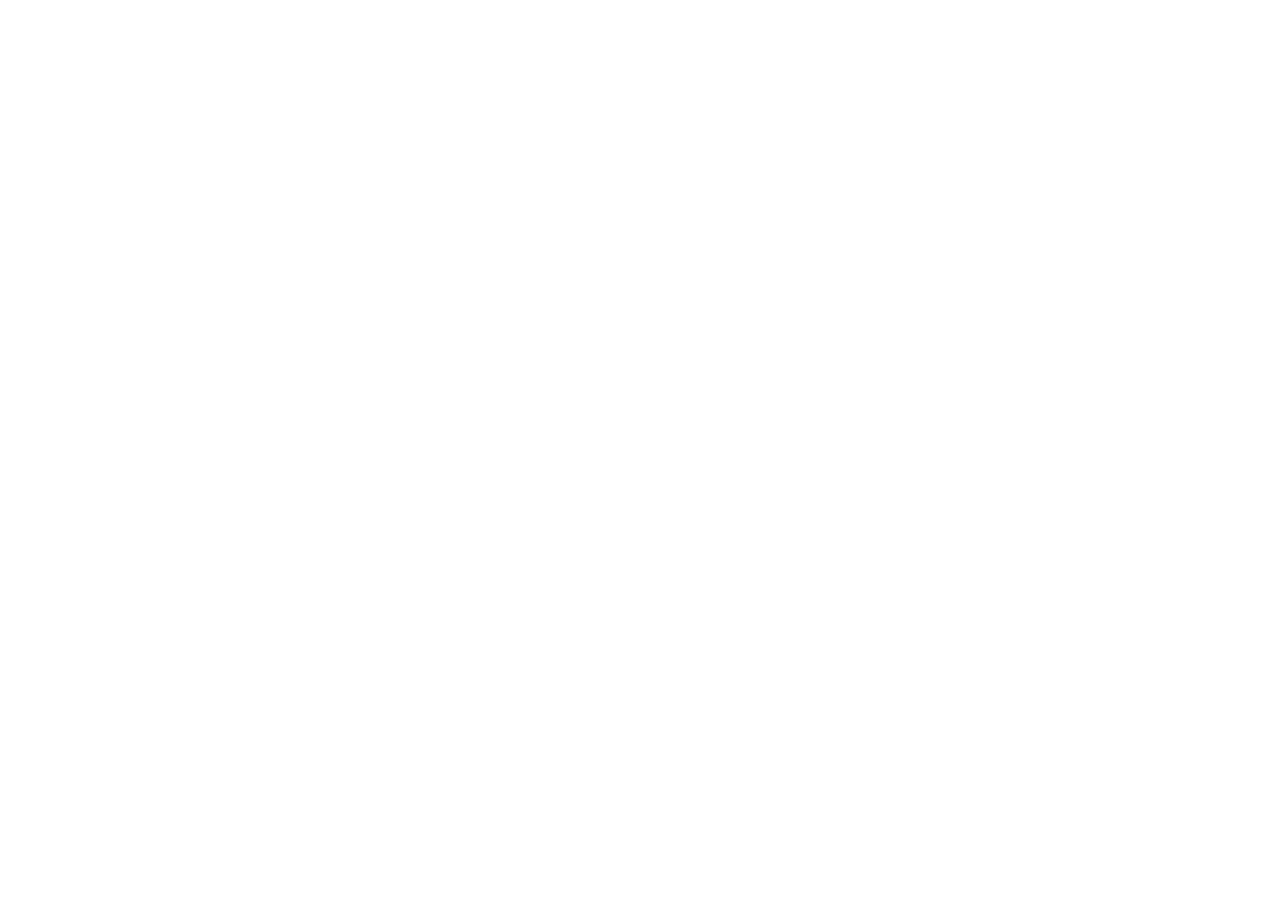
==== index.html @ bd43f015 "login, main, order page" ====
<!DOCTYPE html>
<html lang="en">
<head>
    <meta charset="UTF-8">
    <meta http-equiv="X-UA-Compatible" content="IE=edge">
    <meta name="viewport" content="width=device-width, initial-scale=1.0">
    <title>Car wash</title>
    <link rel="stylesheet" href="css/style.css">
</head>
<body>
    
    

</body>
</html>
---- css/style.css ----
@import url(all.min.css);
@import url(fonts.css);

*{
    margin: 0;
    padding: 0;
    box-sizing: border-box;
    font-family: "Poppins";
    list-style: none;
    text-decoration: none;
    outline: none;
}
body{
    max-height: 100vh;
}
img{
    object-fit: cover;
}
button{
    border: none;
    outline: none;
    background: transparent;
    cursor: pointer;
}

::-webkit-scrollbar{
    width: 10px;
    border: 1px solid #FFFFFF80;
    background: #fff;
    border-radius: 10px;    
}
::-webkit-scrollbar-thumb{
    background: #94B8FF;
    border-radius: 10px;
}

.wrapper{
    background: #E5E5E5;
    height: 100vh;
    display: flex;
    position: relative;
}
main{
    width: 100%;
    height: 100vh;
    overflow-y: auto;
    padding-bottom: 15px;
}
.container{
    max-width: 1140px;
    margin: 0 auto;
    padding: 0 15px;
}
.menu_btn{
    display: none;
}
/************************************************ Aside styling ******************************************/
.aside{
    width: 150px;
    height: 100%;
    display: flex;
    flex-direction: column;
    justify-content: space-between;
    align-items: center;
    background: #fff;
    border-top-right-radius: 20px;
    border-bottom-right-radius: 20px;
    overflow-y: auto;
    padding: 70px 0;
}
.aside_list, .aside_footer{
    display: flex;
    flex-direction: column;
    align-items: center;
}
.aside_link{
    position: relative;
    width: 70px;
    height: 70px;
    border-radius: 50%;
    border: 1px solid #C5C7D3;
    font-size: 32px;
    text-align: center;
    margin-bottom: 50px;
    color: #C5C7D3;
    transition: all .3s;
}
.aside_link i{
    line-height: 70px;
}
.aside_link:hover, .aside_link.active, .aside_link:focus{
    background: #94B8FF;
    color: #fff;
    border-color: #94B8FF;
}
.aside_footer .aside_link{
    margin: 0;
}
.aside_link .tooltiptext{
    visibility: hidden;
    width: max-content;
    background: #fff;
    color: #000;
    text-align: center;
    padding: 7px 16px;
    border-radius: 2px;
    position: absolute;
    top: 50%;
    transform: translateY(-50%);
    left: 110%;
    z-index: 99;
    font-size: 14px;
    line-height: 21px;
}
.aside_link:hover .tooltiptext {
    visibility: visible;
    box-shadow: 0px 0px 10px rgba(0, 0, 0, 0.1);
}
.tooltiptext::after {
    content: "";
    position: absolute;
    top: 50%;
    right: 100%;
    margin-top: -5px;
    border-width: 5px;
    border-style: solid;
    border-color: transparent #fff transparent transparent;
}
/************************************************ Nav styling ******************************************/

nav .container{
    margin: 50px auto;
    display: flex;
    justify-content: space-between;
    align-items: center;
}
.title{
    font-size: 36px;
    line-height: 54px;
    font-weight: 600;
    color: #333333;
}
.nav_details{
    display: flex;
    align-items: center;
    padding: 25px;
    background: #fff;
    box-shadow: 0px 4px 6px rgba(0, 0, 0, 0.06);
    border-radius: 10px;
}
.nav_content{
    padding-right: 40px;
    display: flex;
    align-items: center;
}
.nav_weather{
    padding-right: 0;
}
.nav_details i{
    color: #94B8FF;
    font-size: 30px;
    padding-right: 10px;
}
.nav_details_text, .weather_card_date{
    font-size: 24px;
    line-height: 36px;
    font-weight: 500;
    color: #333;
}
/********************************************** Main page styling ******************************************/
.main_cards{
    display: grid;
    grid-template-columns: 1fr 1fr 1fr 1fr 1fr 1fr 1fr 1fr 1fr 1fr;
    grid-gap: 100px;
}
.main_card{
    grid-column: span 3;
    height: 350px;
    border-radius: 20px;
    display: flex;
    flex-direction: column;
    justify-content: center;
    align-items: center;
    color: #fff;
    transition: all .3s;
}
.main_card:nth-child(1), .main_card:nth-child(4){
    background: #94B8FF;
}
.main_card:nth-child(2), .main_card:nth-child(5){
    background: #FFB803;
}
.main_card_weather{
    grid-column: span 4;
    grid-row: span 2;
    height: auto !important;
    background: linear-gradient(192.05deg, #47BFDF 0%, #4A91FF 100%);
    display: block;
    border-radius: 15px;
    padding: 50px;
    position: relative;
    overflow: hidden;
}
.main_card_weather::before{
    content: "";
    position: absolute;
    top: 120px;
    left: 0;
    width: 112px;
    height: 235px;
    background: url(../img/weather_vector2.png) no-repeat center / cover;
}
.main_card_weather::after{
    content: "";
    position: absolute;
    top: 0;
    left: 150px;
    width: 425px;
    height: 366px;
    background: url(../img/weather_vector1.png) no-repeat center / cover;
}
.main_card img{
    height: 130px;
    margin-bottom: 25px;
}
.main_card_text, .weather_card_title{
    font-size: 36px;
    line-height: 54px;
    font-weight: 500;
}
.main_card_value{
    font-size: 42px;
    font-weight: 600;
}
.main_card:hover:not(.main_card_weather){
    transform: scale(0.9);
}
.main_card_header{
    display: flex;
    justify-content: space-between;
    align-items: center;
    width: 100%;
    padding-bottom: 60px;
}
.main_card_content{
    width: 100%;
    display: flex;
    justify-content: space-between;
    overflow-x: auto;
}
.main_card_content::-webkit-scrollbar{
    height: 6px;
    border: 1px solid #FFFFFF80;
    background: transparent;
    border-radius: 10px;
}
.main_card_content::-webkit-scrollbar-thumb{
    background: #fff;
}
.weather_card_days img{
    width: 43px;
    height: 43px;
    margin: 24px 0;
}
.weather_card_days{
    padding: 12px 15px;
    margin-bottom: 30px;
}
.weather_card_days.active{
    background: rgba(255, 255, 255, 0.2);
    /* backdrop-filter: blur(2px); */
    border-radius: 20px;
    border: 1px solid;
}
.weather_card_weeks{
    height: 300px;
    overflow-y: auto;
}
.weather_card_weeks::-webkit-scrollbar{
    width: 6px;
    border: 1px solid #FFFFFF80;
    background: transparent;
    border-radius: 10px;
}
.weather_card_weeks::-webkit-scrollbar-thumb{
    background: #fff;
    border-radius: 10px;
}
.weather_card_week{
    width: 100%;
    display: flex;
    justify-content: space-between;
    align-items: center;
    margin-top: 25px;
    padding-right: 80px;
}
.weather_week_day, .weather_week_indi{
    font-size: 18px;
    line-height: 27px;
    font-weight: 600;
}
.weather_week_indi{
    font-weight: 500;
}
.weather_card_week img{
    width: 43px;
    height: 43px;
    margin: 0;
}
.card_footer_title{
    margin: 10px 0;
}
/********************************************* Order page styling *****************************************/
.order_form{
    display: grid;
    grid-template-columns: 1fr 1fr 1fr 1fr 1fr 1fr;
    grid-gap: 70px;
    background: #fff;
    border-radius: 20px;
    padding: 50px 40px;
}
.order_car, .order_services, .order_info{
    grid-column: span 2;
}
.order_title{
    font-size: 36px;
    line-height: 24px;
    font-weight: 600;
    padding-bottom: 40px;
    text-align: center;
}
.order_input, .select{
    width: 100%;
    max-width: 450px;
    height: 70px;
    border-radius: 10px;
    border: 2px solid #94B8FF;
    padding: 20px 30px;
    font-size: 24px;
    font-weight: 500;
    background: #fff;
    transition: all .3s;
    margin-bottom: 30px;
    color: #222;
}
.order_textarea{
    height: 100px !important;
    min-height: 70px;
    max-height: 150px;
    resize: vertical;
}
.order_input::placeholder{
    font-size: 24px;
    line-height: 24px;
    font-weight: 500;
    color: #C5C7D3;
    letter-spacing: -0.011em;
}
.order_input:focus{
    max-width: 450px;
    box-shadow: rgba(0, 0, 0, 0.3) 0px 3px 8px;
    outline: none;
}

.select{
    position: relative;
    text-transform: capitalize;
    text-align: left;
    cursor: pointer;
    color: #333;
    line-height: 10px;
}
.select::before{
    content: "";
    position: absolute;
    right: 30px;
    top: 50%;
    transform: translateY(-50%) rotate(45deg);
    width: 12px;
    height: 12px;
    border-right: 3px solid #333;
    border-bottom: 3px solid #333;
}
.select:hover{
    background: #94B8FF;
}
.select.active{
    background: #94B8FF;
    border-bottom-left-radius: 0;
    border-bottom-right-radius: 0;
}
.fieldset{
    width: 100%;
    border: none;
    position: relative;
}
.options{
    position: absolute;
    top: 70px;
    left: 0;
    width: 100%;
    max-width: 450px;
    height: fit-content;
    background: #fff;
    border-bottom-left-radius: 10px;
    border-bottom-right-radius: 10px;
    overflow: hidden;
    display: none;
    z-index: 99;
}
.options.active{
    display: block;
}
.options .item{
    text-transform: capitalize;
    font-size: 24px;
    font-weight: 500;
    color: #333;
    width: 100%;
    height: 50px;
    padding: 0 30px;
    line-height: 50px;
    cursor: pointer;
    transition: all .3s;
}
.options .item.active{
    background: #94B8FF;
}
.fieldset_switch{
    border: 2px solid #94B8FF;
    max-width: 450px;
    border-radius: 10px;
    padding: 20px 0px 30px 30px;
    display: flex;
    flex-direction: column;
}
.order_switch {
    position: relative;
    display: inline-block;
    width: 60px;
    height: 30px;
    margin-bottom: 20px;
}
.order_switch label{
    position: absolute;
    top: 50%;
    left: 100%;
    transform: translateY(-50%);
    padding-left: 20px;
    width: max-content;
    font-size: 24px;
    line-height: 24px;
    font-weight: 500;
    color: #333;
}
.order_switch input { 
    opacity: 0;
    width: 0;
    height: 0;
}
.switch_slider {
    position: absolute;
    cursor: pointer;
    top: 0;
    left: 0;
    right: 0;
    bottom: 0;
    background-color: #C5C7D3;
    -webkit-transition: .3s;
    transition: .3s;
    border-radius: 30px;
}
.switch_slider:before {
    position: absolute;
    content: "";
    height: 22px;
    width: 22px;
    left: 4px;
    bottom: 4px;
    background-color: #fff;
    -webkit-transition: .3s;
    transition: .3s;
    border-radius: 50%
}
.order_switch input:checked + .switch_slider {
    background-color: #94B8FF;
}
.order_switch input:focus + .switch_slider {
    box-shadow: 0px 3px 3px rgba(0, 0, 0, 0.25);
} 
.order_switch input:checked + .switch_slider:before {
    -webkit-transform: translateX(28px);
    -ms-transform: translateX(28px);
    transform: translateX(28px);
}
.order_info{
    min-width: 360px;
}
.order_details{
    padding: 20px 30px;
    border: 2px solid #94B8FF;
    border-radius: 10px;
    color: #333;
}
.car_brand{
    display: flex;
    justify-content: center;
    align-items: center;
    padding: 10px 0 0;
}
.car_model, .car_numb_desk, .wash_type_blog, .service_type_text, .descr_blog, .wash_cost{
    font-size: 24px;
    line-height: 24px;
    font-weight: 500;
    padding-left: 10px;
    color: #333;
    box-sizing: border-box;
}
.car_number_blog{
    display: flex;
    justify-content: space-between;
    align-items: center;
    flex-wrap: wrap;
}
.car_numb_desk{
    border: 2px solid #333;
    padding: 5px 0;
    border-radius: 5px;
    padding-left: 0;
    font-weight: 600;
    margin-top: 15px;
    margin-right: 5px;
}
.territory_code{
    padding: 0 5px;
    border-right: 2px solid #333;
}
.car_number{
    padding: 0 15px;
}
.car_phone_number{
    border: 2px solid #94B8FF;
    box-sizing: border-box;
    border-radius: 5px;
    font-size: 18px;
    line-height: 24px;
    font-weight: 500;
    padding: 5px 10px;
    margin-top: 15px;
}
.wash_type_blog{
    display: flex;
    align-items: center;
    padding: 15px 0 0px;
}
.wash_type, .descr{
    font-weight: 300;
    padding-left: 10px;
    font-size: 22px;
}
.service_type_blog{
    display: flex;
    align-items: center;
    flex-wrap: wrap;
    padding-top: 5px;
}
.service_type_text{
    padding-left: 0;
}
.service_type{
    margin: 5px;
    padding: 0px 10px;
    font-size: 14px;
    line-height: 21px;
    border-radius: 50px;
    cursor: pointer;
}
.service_type:nth-child(4n+2){
    background: #BED4FF;
}
.service_type:nth-child(4n+1){
    background: #F4C7FF;
}
.service_type:nth-child(4n+3){
    background: #FFE0CF;
}
.service_type:nth-child(4n+4){
    background: #FEC9DC;
}
.descr_blog{
    padding: 0 0 40px;
    display: flex;
    align-items: center;
    padding-top: 5px;
}
.wash_cost{
    padding-left: 0;
    text-align: center;
    padding-bottom: 5px;
}
.btn{
    max-width: 320px;
    width: 100%;
    height: 60px;
    background: #94B8FF;
    color: #fff;
    font-size: 24px;
    font-weight: 500;
    line-height: 36px;
    border-radius: 10px;
    border: none;
    cursor: pointer;
}
.order_btn_blog{
    display: flex;
    justify-content: center;
}
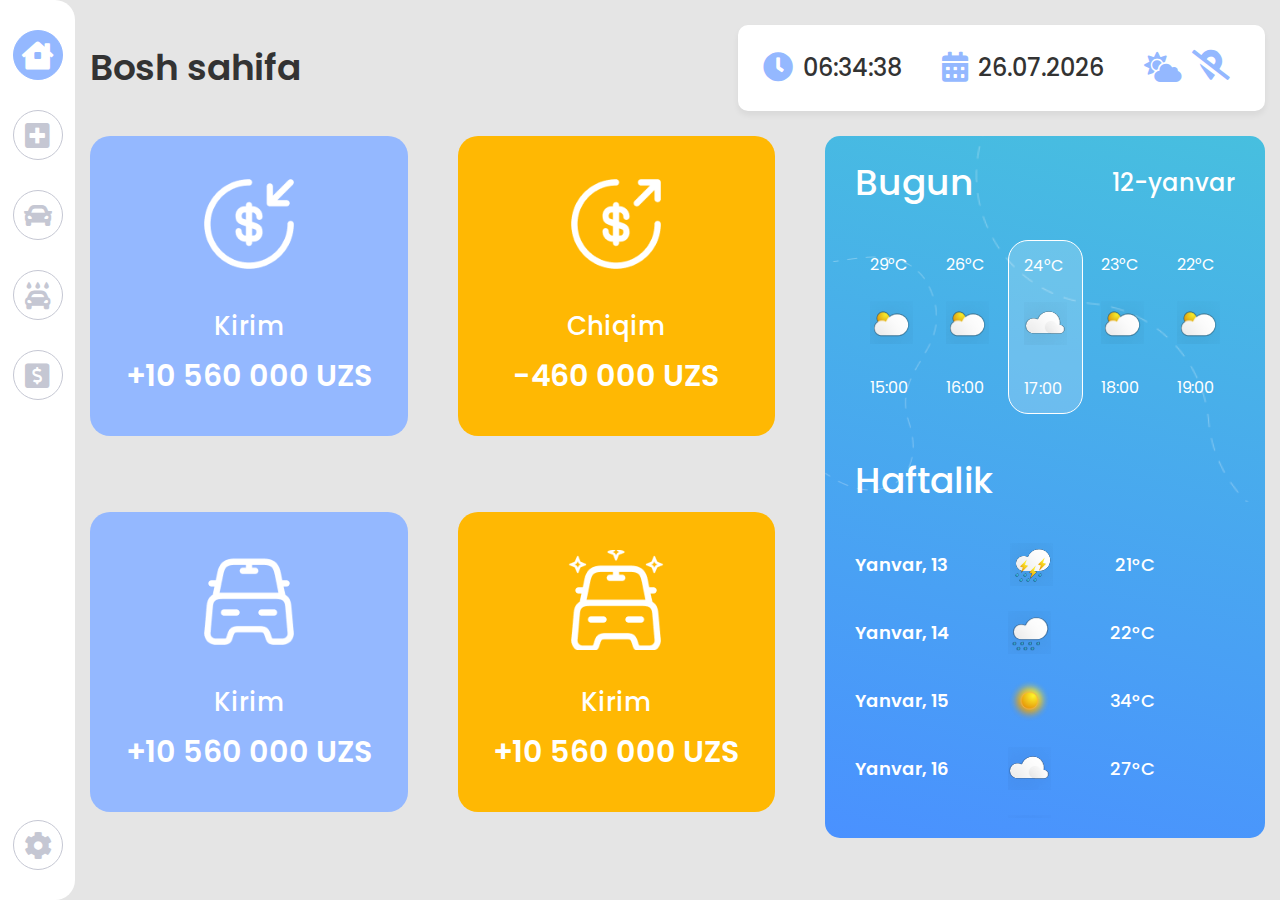
==== commit 271b39b2: "added calculation and statistics & changed aside" ====
--- a/index.html
+++ b/index.html
@@ -4,12 +4,144 @@
     <meta charset="UTF-8">
     <meta http-equiv="X-UA-Compatible" content="IE=edge">
     <meta name="viewport" content="width=device-width, initial-scale=1.0">
-    <title>Car wash</title>
-    <link rel="stylesheet" href="css/style.css">
+    <title>Car wash | Bosh sahifa</title>
+    <link rel="stylesheet" href="../css/style.css">
+    <link rel="stylesheet" href="../css/media.css">
 </head>
 <body>
     
-    
+    <div class="wrapper">
+        <aside class="aside">
+            <div class="aside_list">
+                <button class="aside_link menu_btn"><i class="fas fa-bars"></i></button>
+                <a href="main.html" class="aside_link active"><i class="fas fa-house"></i><span class="tooltiptext">Bosh sahifa</span></a>
+                <a href="order.html" class="aside_link"><i class="fas fa-plus-square"></i><span class="tooltiptext">Buyurtma olish</span></a>
+                <a href="line.html" class="aside_link"><i class="fas fa-car"></i><span class="tooltiptext">Navbat</span></a>
+                <a href="beingwashed.html" class="aside_link"><i class="fas fa-car-wash"></i><span class="tooltiptext">Yuvilmoqda</span></a>
+                <a href="calculation.html" class="aside_link"><i class="fas fa-usd-square"></i><span class="tooltiptext">Xisob-kitob</span></a>
+            </div>
+            <div class="aside_footer">
+                <a href="settings.html" class="aside_link"><i class="fas fa-cog"></i><span class="tooltiptext">Sozlamalar</span></a>
+            </div>
+        </aside>
+        <main class="main">
+            <nav class="nav">
+                <div class="container">
+                    <h1 class="title">Bosh sahifa</h1>
+                    <div class="nav_details">
+                        <div class="nav_content nav_clock">
+                            <span class="clock_icon"><i class="fas fa-clock"></i></span>
+                            <span class="nav_details_text clock_text">10:21:24</span>
+                        </div>
+                        <div class="nav_content nav_date">
+                            <span class="date_icon"><i class="fas fa-calendar-alt"></i></span>
+                            <span class="nav_details_text date_text">12.01.2022</span>
+                        </div>
+                        <div class="nav_content nav_weather">
+                            <span class="weather_icon"><i class="fas fa-cloud-sun"></i></span>
+                            <span class="nav_details_text weather_text">12°</span>
+                        </div>
+                    </div>
+                </div>
+            </nav>
+            <div class="content">
+                <div class="container">
+                    <div class="main_cards">
+                        <div class="main_card">
+                            <img src="../img/money-recive.png" class="main_card_img" alt="">
+                            <p class="main_card_text">Kirim</p>
+                            <h5 class="main_card_value">+10 560 000 UZS</h5>
+                        </div>
+                        <div class="main_card">
+                            <img src="../img/money-send.png" class="main_card_img" alt="">
+                            <p class="main_card_text">Chiqim</p>
+                            <h5 class="main_card_value">-460 000 UZS</h5>
+                        </div>
+                        <div class="main_card main_card_weather">
+                            <div class="main_card_header">
+                                <h3 class="weather_card_title">Bugun</h3>
+                                <p class="weather_card_date">12-yanvar</p>
+                            </div>
+                            <div class="main_card_content">
+                                <div class="weather_card_days">
+                                    <p class="weather_days_indi">29°C</p>
+                                    <img src="../img/sun_cloudy.png" alt="">
+                                    <p class="weather_days_time">15:00</p>
+                                </div>
+                                <div class="weather_card_days">
+                                    <p class="weather_days_indi">26°C</p>
+                                    <img src="../img/sun_cloudy.png" alt="">
+                                    <p class="weather_days_time">16:00</p>
+                                </div>
+                                <div class="weather_card_days active">
+                                    <p class="weather_days_indi">24°C</p>
+                                    <img src="../img/cloudy.png" alt="">
+                                    <p class="weather_days_time">17:00</p>
+                                </div>
+                                <div class="weather_card_days">
+                                    <p class="weather_days_indi">23°C</p>
+                                    <img src="../img/sun_cloudy.png" alt="">
+                                    <p class="weather_days_time">18:00</p>
+                                </div>
+                                <div class="weather_card_days">
+                                    <p class="weather_days_indi">22°C</p>
+                                    <img src="../img/sun_cloudy.png" alt="">
+                                    <p class="weather_days_time">19:00</p>
+                                </div>
+                            </div>
+                            <div class="main_card_footer">
+                                <h3 class="weather_card_title card_footer_title">Haftalik</h3>
+                                <div class="weather_card_weeks">
+                                    <div class="weather_card_week">
+                                        <span class="weather_week_day">Yanvar, 13</span>
+                                        <img src="../img/thunder.png" alt="">
+                                        <span class="weather_week_indi">21°C</span>
+                                    </div>
+                                    <div class="weather_card_week">
+                                        <span class="weather_week_day">Yanvar, 14</span>
+                                        <img src="../img/rain.png" alt="">
+                                        <span class="weather_week_indi">22°C</span>
+                                    </div>
+                                    <div class="weather_card_week">
+                                        <span class="weather_week_day">Yanvar, 15</span>
+                                        <img src="../img/sunny.png" alt="">
+                                        <span class="weather_week_indi">34°C</span>
+                                    </div>
+                                    <div class="weather_card_week">
+                                        <span class="weather_week_day">Yanvar, 16</span>
+                                        <img src="../img/cloudy.png" alt="">
+                                        <span class="weather_week_indi">27°C</span>
+                                    </div>
+                                    <div class="weather_card_week">
+                                        <span class="weather_week_day">Yanvar, 17</span>
+                                        <img src="../img/sun_cloudy.png" alt="">
+                                        <span class="weather_week_indi">32°C</span>
+                                    </div>
+                                    <div class="weather_card_week">
+                                        <span class="weather_week_day">Yanvar, 18</span>
+                                        <img src="../img/thunder.png" alt="">
+                                        <span class="weather_week_indi">21°C</span>
+                                    </div>
+                                </div>
+                            </div>
+                        </div>
+                        <div class="main_card">
+                            <img src="../img/car_card.png" class="main_card_img" alt="">
+                            <p class="main_card_text">Kirim</p>
+                            <h5 class="main_card_value">+10 560 000 UZS</h5>
+                        </div>
+                        <div class="main_card">
+                            <img src="../img/car-wash.png" class="main_card_img" alt="">
+                            <p class="main_card_text">Kirim</p>
+                            <h5 class="main_card_value">+10 560 000 UZS</h5>
+                        </div>
+                    </div>
+                </div>
+            </div>
+        </main>
+    </div>
+
+    <script src="../js/script.js"></script>
 
 </body>
 </html>--- a/css/style.css
+++ b/css/style.css
@@ -43,9 +43,7 @@
 main{
     width: 100%;
     height: 100vh;
-    overflow-y: auto;
-    padding-bottom: 15px;
-}
+    overflow-y: auto;}
 .container{
     max-width: 1140px;
     margin: 0 auto;
@@ -65,7 +63,6 @@
     background: #fff;
     border-top-right-radius: 20px;
     border-bottom-right-radius: 20px;
-    overflow-y: auto;
     padding: 70px 0;
 }
 .aside_list, .aside_footer{
@@ -97,7 +94,7 @@
     margin: 0;
 }
 .aside_link .tooltiptext{
-    visibility: hidden;
+    opacity: 0;
     width: max-content;
     background: #fff;
     color: #000;
@@ -106,14 +103,17 @@
     border-radius: 2px;
     position: absolute;
     top: 50%;
-    transform: translateY(-50%);
+    transform: translate(-50%, -50%);
     left: 110%;
     z-index: 99;
     font-size: 14px;
     line-height: 21px;
+    transition: all .3s;
+    pointer-events: none;
 }
 .aside_link:hover .tooltiptext {
-    visibility: visible;
+    opacity: 1;
+    transform: translate(0%, -50%);
     box-shadow: 0px 0px 10px rgba(0, 0, 0, 0.1);
 }
 .tooltiptext::after {
@@ -166,6 +166,9 @@
     line-height: 36px;
     font-weight: 500;
     color: #333;
+}
+.weather_card_date{
+    color: #fff;
 }
 /********************************************** Main page styling ******************************************/
 .main_cards{
@@ -407,6 +410,7 @@
     overflow: hidden;
     display: none;
     z-index: 99;
+    box-shadow: rgba(0, 0, 0, 0.35) 0px 5px 15px;
 }
 .options.active{
     display: block;
@@ -496,6 +500,9 @@
 .order_info{
     min-width: 360px;
 }
+.car_img{
+    width: 100%;
+}
 .order_details{
     padding: 20px 30px;
     border: 2px solid #94B8FF;
@@ -551,7 +558,7 @@
 .wash_type_blog{
     display: flex;
     align-items: center;
-    padding: 15px 0 0px;
+    padding: 15px 0 5px;
 }
 .wash_type, .descr{
     font-weight: 300;
@@ -562,7 +569,7 @@
     display: flex;
     align-items: center;
     flex-wrap: wrap;
-    padding-top: 5px;
+    padding: 10px 0;
 }
 .service_type_text{
     padding-left: 0;
@@ -596,7 +603,7 @@
 .wash_cost{
     padding-left: 0;
     text-align: center;
-    padding-bottom: 5px;
+    padding-bottom: 10px;
 }
 .btn{
     max-width: 320px;
@@ -614,4 +621,445 @@
 .order_btn_blog{
     display: flex;
     justify-content: center;
+}
+
+/************************************************ Navbat.html ******************************************/
+
+.table-qator{
+    overflow-x: auto;
+}
+.table-qator::-webkit-scrollbar{
+    height: 10px;
+    border: 1px solid #FFFFFF80;
+}
+.table-qator tr{
+    background: #fff;
+    border-radius: 20px;
+    box-shadow: 0px 4px 6px rgba(0, 0, 0, 0.06);
+}
+.card-body tr{
+    background: transparent;
+}
+tr:last-child{
+    margin-bottom: 0;
+}
+.table{ 
+    max-width: 1600px;
+    min-width: 900px;
+    border-collapse:separate; 
+    border-spacing: 0 30px;
+    box-sizing: border-box;
+    white-space: nowrap;
+}
+tbody{
+    min-width: 1200px;
+
+}
+.table td{
+    font-weight: 500;
+    font-size: 40px;
+    line-height: 60px;
+    text-align: center;
+    color: #FFB803;
+    position: relative;
+    padding: 0 10px;
+}
+.table td::before{
+    content: '';
+    position: absolute;
+    top: 50%;
+    right: 0;
+    transform: translateY(-50%);
+    height: 50px;
+    width: 2px;
+    background: #C5C7D3;
+}
+.table td:last-child::before{
+    display: none;
+}
+.table td:nth-child(2){
+    max-width: 186px;
+    height: auto;
+}
+.table td:nth-child(3){
+    color: #898989;
+}
+.table td:nth-child(4){
+    max-width: 110px;
+    height: auto;
+}
+.table td:nth-child(5), .table td:nth-child(6){
+    color: #898989;
+}
+.table td:nth-child(7){
+    color: #333333;
+    border-top-right-radius: 20px;
+    border-bottom-right-radius: 20px;
+    padding-right: 20px;
+}
+.table td:nth-child(1){
+    border-top-left-radius: 20px;
+    border-bottom-left-radius: 20px;
+    padding-left: 20px;
+}
+
+/************************************************ Yuvilmoqda ******************************************/
+
+.card-menu{
+    width: 100%;
+    display: grid;
+    grid-template-columns: 1fr 1fr 1fr 1fr 1fr;
+    grid-gap: 30px;
+}
+.card-menu-card{
+    max-width: 300px;
+    background: #FFB803;
+    box-shadow: 0px 4px 6px rgba(0, 0, 0, 0.06);
+    border-radius: 20px;
+    padding: 15px 0;
+    text-align: center;
+    display: flex;
+    flex-direction: column;
+    align-items: center;
+    justify-content: center;
+    color: #fff;
+}
+.yolak{
+    font-weight: 400;
+    font-size: 24px;
+    line-height: 36px;
+}
+.yolak_img{
+    max-width: 244px;
+    height: auto;
+    margin: 25px 0 20px;
+}
+.yolak-user{
+    font-weight: 500;
+    font-size: 24px;
+    line-height: 36px;
+    text-align: center;
+    padding: 0 8px;
+    padding-bottom: 24px;
+}
+.yolak-sms{
+    border: 1px solid #fff;
+    box-sizing: border-box;
+    border-radius: 5px;
+    transition: all .3s;
+}
+.yolak-sms:hover{
+    background-color: #fff;
+    color: #000;
+}
+.button_class{
+    display: flex;
+    flex-direction: column;
+}
+.yolak-tayyor{
+    margin-top: 10px;
+    border: 1px solid #fff;
+    background: #fff;
+    border-radius: 5px;
+    text-align: center;
+    transition: all .3s;
+}
+.yolak-sms a{
+    padding: 4px 17px 5px 18px;
+    display: inline-block;
+    font-weight: normal;
+    font-size: 14px;
+    line-height: 21px;
+    text-align: center;
+    color: #FFFFFF;
+}
+.yolak-tayyor a{
+    padding: 4px 41px 5px 40px;
+    display: inline-block;
+    font-weight: normal;
+    font-size: 14px;
+    line-height: 21px;
+    text-align: center;
+    color: #333333;
+}
+.yolak-sms a:hover{
+    color: #333333;
+}
+.yolak-tayyor:hover{
+    background: transparent;
+    color: #fff;
+}
+.fa-user{
+    padding-right: 13px;
+}
+.fa-thumbs-up{
+    padding-right: 7px;
+}
+#comment_icon{
+    padding-right: 7px;
+}
+.carding{
+    background: #94B8FF;
+    justify-content: space-between;
+}
+.carding img{
+    opacity: 0;
+}
+
+/************************************************ Sozlamalar ******************************************/
+
+.card-body{
+    background: #94B8FF;
+    border-radius: 30px;
+    padding: 35px 20px 30px 70px;
+}
+.xizmatlarsettnigis{
+    display: grid;
+    grid-template-columns: 1fr 1fr 1fr;
+    grid-gap: 45px;
+    margin-top: 45px;
+}
+.table-responsive{
+    overflow-x: auto;
+}
+.table-responsive::-webkit-scrollbar{
+    height: 10px;
+}
+.tabl{
+    min-width: 650px;
+    overflow-x: auto;
+}
+.card-headerr{
+    display: flex;
+    justify-content: space-between;
+    align-items: center;
+}
+.text-primaryy{
+    font-weight: 600;
+    font-size: 42px;
+    line-height: 63px;
+    color: #FFFFFF;
+}
+.text-primar{
+    background: #FFFFFF;
+    box-shadow: 0px 4px 6px rgba(0, 0, 0, 0.06);
+    border-radius: 10px;
+    padding: 6px 20px;
+    margin-right: 40px;
+}
+.text-primar a{
+    font-size: 30px;
+    line-height: 45px;
+    text-align: center;
+    color: #94B8FF;
+}
+#plus_icon{
+    padding-right: 11px;
+}
+
+thead tr th{
+    font-weight: 500;
+    font-size: 30px;
+    line-height: 45px;
+    color: #FFFFFF;
+    padding-top: 40px;
+    padding-bottom: 12px;
+    text-align: center;
+    border-bottom: 1px solid #FFFFFF
+}
+#userTable tbody tr td{
+    font-weight: 500;
+    font-size: 30px;
+    line-height: 45px;
+    color: #FFFFFF;
+    text-align: center;
+    border-bottom: 1px solid #FFFFFF;
+    padding: 12px 0 10px;
+}
+#userTable tbody tr td a{
+    color: #FFFFFF;
+}
+.settings_table{
+    overflow-y: auto;
+}
+.table-responsive tbody{
+    max-height: 300px;
+    overflow-y: auto;
+}
+.tabl tr td:nth-child(2), .tabl tr th:nth-child(2){
+    text-align: left !important;
+}
+.tabl tr td:last-child, .tabl tr th:last-child{
+    text-align: right !important;
+    padding-right: 24px !important;
+}
+
+.fa-badge-dollar, .fa-pen{
+    padding-right: 20px;
+}
+.table-responsive::-webkit-scrollbar{
+    width: 6px;
+    border: 1px solid #FFFFFF80;
+    background: transparent;
+    border-radius: 10px;   
+}
+.table-responsive::-webkit-scrollbar-thumb{
+    background: #fff;
+    border-radius: 10px;
+}
+/* yuvish yo`lagi sozlamalari */
+
+.yuvish-yolagi, .xizmatlar{
+    background: #FFB803;
+    box-shadow: 0px 15px 20px rgba(0, 0, 0, 0.05);
+    border-radius: 20px;
+    padding-bottom: 70px;
+}
+.yuvish-title, .xizmat-title{
+    font-weight: 600;
+    font-size: 42px;
+    line-height: 63px;
+    text-align: center;
+    color: #FFFFFF;
+    padding-bottom: 8px;
+    padding-top: 38px;
+}
+.yuvish-primn{
+    display: flex;
+    justify-content: center;
+    margin: 0 auto;
+    margin-bottom: 50px;
+}
+.yuvidh-card, .xizmat-card{
+    display: flex;
+    justify-content: space-between;
+    margin: 0 15px;
+    padding: 14px 20px 10px;
+    border-bottom: 1px solid #FFFFFF;
+}
+.wash_card_content{
+    display: flex;
+    align-items: center;
+}
+.yuvish-link, .xizmat-link{
+    font-size: 32px;
+    color: #fff;
+}
+.yuvish_yol, .xizmat_yol{
+    font-weight: 500;
+    font-size: 30px;
+    line-height: 45px;
+    color: #FFFFFF;
+    padding-left: 25px;
+}
+.yuvish-cards, .xizmat-cards{
+    height: 300px;
+    overflow-y: auto;
+}
+.yuvish-cards::-webkit-scrollbar, .xizmat-cards::-webkit-scrollbar{
+    width: 6px;
+    border: 1px solid #FFFFFF80;
+    background: transparent;
+    border-radius: 10px;
+}
+.yuvish-cards::-webkit-scrollbar-thumb, .xizmat-cards::-webkit-scrollbar-thumb{
+    background: #fff;
+    border-radius: 10px;
+}
+
+/* xizmatlar sozlamalari */
+
+.xizmatlar{
+    background: #94B8FF;
+}
+
+/*********************************************** Xisob-kitob ******************************************/
+
+.calculation_boxes{
+    display: flex;
+    justify-content: space-between;
+    flex-wrap: wrap;
+    margin-bottom: 50px;
+}
+.calculation_box{
+    display: flex;
+    align-items: center;
+    padding: 24px;
+    background: #94B8FF;
+    color: #fff;
+    border-radius: 12px;
+    margin-bottom: 30px;
+}
+.calculation_box:nth-child(2n+2){
+    background: #FFB803;
+}
+.calculation_box img{
+    width: 70px;
+    height: 70px;
+    margin-right: 15px;
+}
+.calculation_box_title, .calculation_box_text{
+    font-weight: 500;
+    font-size: 24px;
+    line-height: 36px;
+}
+.bold_600{
+    font-weight: 600;
+}
+.calculation_btn{
+    width: 140px;
+    height: 60px;
+    border-radius: 12px;
+    background: #FFB803;
+    vertical-align: center;
+    margin: 0 auto;
+}
+.calculation_table .tabl tr td:last-child, .calculation_table .tabl tr th:last-child{
+    text-align: center !important;
+    padding-right: 0 !important;
+}
+
+/************************************************ Footer ******************************************/
+
+.footer{
+    background: #fff;
+    margin-top: 40px;
+}
+.footer .container{
+    display: flex;
+    justify-content: space-between;
+    align-items: center;
+    padding: 25px 0;
+}
+.footer_text{
+    font-size: 20px;
+    line-height: 30px;
+    letter-spacing: -0.2;
+    color: #1E2833;
+    opacity: 0.5;
+}
+.social_media a{
+    margin-left: 40px;
+    color: #1E2833;
+}
+
+/************************************************ Statistics ******************************************/
+
+.statistics .container{
+    background: #fff;
+    border-radius: 12px;
+    box-shadow: 0px 0px 7.409090995788574px 0px #00000033;
+
+}
+.stat_table{
+    width: 100%;
+}
+.statistics_header{
+    display: flex;
+    align-items: center;
+    justify-content: space-between;
+    background: #fff;
+}
+.statistics_control{
+    display: flex;
 }--- a/css/media.css
+++ b/css/media.css
@@ -0,0 +1,404 @@
+@media (min-width: 1660px) {
+    .container{
+        max-width: 1600px;   
+    }
+}
+@media (max-width: 1660px) {
+    .container{
+        max-width: 1360px;
+    }
+    .main_cards{
+        grid-gap: 50px; 
+    }
+    .main_card_value{
+        font-size: 40px;
+        padding: 0 8px;
+        text-align: center;
+    }
+    .order_switch label{
+        font-size: 22px;
+    }
+    .order_form {
+        padding: 40px 30px;
+    }
+    .card-menu{
+        grid-template-columns: 1fr 1fr 1fr 1fr;
+    }
+    .xizmatlarsettnigis{
+        grid-gap: 30px;
+    }
+    .yuvish-primn{
+        margin: 0 auto;
+        margin-bottom: 40px;
+    }
+}
+@media (max-width: 1400px) {
+    .order_switch label, .order_input::placeholder{
+        font-size: 20px;
+        word-wrap: normal;
+        width: 300%;
+        transition: all 0s;
+        padding-left: 10px;
+    }
+    .select, .order_input{
+        font-size: 20px;
+        height: 60px;
+    }
+    .select::before{
+        width: 10px;
+        height: 10px;
+    }
+    .order_form{
+        grid-gap: 40px;
+    }
+    .order_details{
+        padding: 20px;
+    }
+    .fieldset_switch{
+        padding: 20px 0 20px 20px;
+    }
+    .car_img{
+        width: 100%;
+        height: auto;
+        display: flex;
+        justify-content: center;
+        margin: 0 auto;
+    }
+    .container{
+        max-width: 1250px;
+    }
+    .main_card_value{
+        font-size: 30px;
+    }
+    .main_card_text{
+        font-size: 26px;
+    }
+    .main_card_img{
+        width: 100px;
+        height: 100px !important;
+    }
+    .main_card{
+        height: 300px;
+        padding: 10px 0;
+    }
+    .main_card_header{
+        padding-bottom: 30px;
+    }
+    .main_card_weather{
+        padding: 20px 30px;
+    }
+    nav .container{
+        margin: 25px auto;
+    }
+    aside{
+        padding: 30px 0 !important;
+        width: 80px !important;
+    }
+    .aside_link{
+        width: 50px;
+        height: 50px;
+        font-size: 28px;
+        margin-bottom: 30px;
+    }
+    .aside_link i{
+        line-height: 50px;
+        
+    }
+    .table td{
+        font-size: 32px !important;
+        line-height: 40px !important;
+    }
+    .text-primaryy, .yuvish-title, .xizmat-title{
+        font-size: 36px;
+    }
+    .text-primar a, .xizmat-primn a, .yuvish-link, .yuvish_yol, .xizmat-link, .xizmat_yol, .tabl td, .tabl th{
+        font-size: 24px !important;
+    }
+    
+}
+@media (max-width: 1100px) {
+    .order_car, .order_services, .order_info{
+        grid-column: span 3;
+    }
+    .main_card_value{
+        font-size: 26px;
+        line-height: 30px;
+    }
+    .main_card_text{
+        font-size: 22px;
+    }
+    .main_card_img{
+        width: 80px;
+        height: 80px !important;
+    }
+    .main_card{
+        height: 250px;
+    }
+    .main_card_weather{
+        padding: 15px 20px;
+    }
+    .weather_card_days img{
+        margin: 12px 0;
+    }
+    .weather_card_weeks{
+        height: 220px;
+    }
+    .weather_card_week{
+        margin-top: 15px;
+        padding-right: 10px;
+    }
+    .weather_card_days{
+        margin-bottom: 15px;
+        padding: 10px 12px;
+    }
+    .weather_card_title{
+        font-size: 32px;
+        padding-right: 15px;
+    }
+    .nav_details_text, .weather_card_date{
+        font-size: 20px;
+    }
+    .card-menu{
+        grid-template-columns: 1fr 1fr 1fr;
+    }
+    .card-menu-card{
+        min-height: 325px;
+    }
+    .table td{
+        font-size: 30px !important;
+    }
+    #dataTable td:nth-child(2) img{
+        max-width: 150px;
+    }
+    .xizmatlarsettnigis{
+        grid-template-columns: 1fr 1fr;  
+    }
+    .yuvish-primn{
+        margin: 0 auto;
+        margin-bottom: 40px;
+    }
+}
+@media (max-width: 992px) {
+    .order_info{
+        grid-column: span 6;
+    }
+    .main_cards{
+        grid-gap: 25px;
+    }
+    .main_card_value{
+        font-size: 22px;
+        line-height: 30px;
+    }
+    .main_card_text{
+        font-size: 20px;
+    }
+    .main_card_img{
+        width: 60px;
+        height: 60px !important;
+        margin: 0;
+    }
+    .main_card{
+        height: 220px;
+    }
+    .nav_details{
+        padding: 15px;
+    }
+    .title{
+        font-size: 32px;
+        padding-right: 15px;
+    }
+    .weather_week_day, .weather_week_indi{
+        font-size: 16px;
+    }
+    .weather_card_days img, .card_footer_title{
+        margin: 0;
+    }
+    .weather_card_days{
+        padding: 6px 8px;
+    }
+    .main_card_header{
+        padding-bottom: 15px;
+    }
+    .weather_card_title{
+        font-size: 28px;    
+    }
+    .nav_details_text, .weather_card_date{
+        font-size: 16px;
+    }
+    aside{
+        overflow-y: scroll;
+    }
+    .tooltiptext{
+        display: none;
+    }
+    .table td{
+        font-size: 28px !important;
+    }
+    .card-body{
+        padding: 30px 20px;
+    }
+}
+@media (max-width: 768px) {
+    .main_card_weather{
+        grid-column: span 6 !important;
+    }
+    .main_card{
+        grid-column: span 4;
+    }
+    .main_card:nth-child(1), .main_card:nth-child(2){
+        grid-column: span 5;
+    }
+    .nav .container{
+        flex-direction: column;
+        margin: 10px auto 20px;
+    }
+    .order_car, .order_services, .order_info{
+        grid-column: span 6;
+    }
+    .fieldset{
+        display: flex;
+        justify-content: center;
+        margin: 0 auto;
+    }
+    .card-menu{
+        grid-template-columns: 1fr 1fr;
+    }
+    .table td{
+        font-size: 26px !important;
+    }
+    .table{
+        min-width: 800px;
+    }
+    .xizmatlarsettnigis{
+        grid-template-columns: 1fr;  
+    }
+    .text-primaryy, .yuvish-title, .xizmat-title{
+        font-size: 32px;
+    }
+    .settings_btn{
+        margin: 0;
+    }
+}
+@media (max-width: 640px) {
+    aside{
+        position: absolute;
+        top: 10px;
+        left: 10px;
+        border-radius: 20px;
+        box-shadow: rgba(0, 0, 0, 0.24) 0px 3px 8px;
+        display: block !important;
+        height: 80px !important;
+        z-index: 999;
+        overflow-y: hidden !important;
+        transition: all .3s;
+        padding: 15px 0 !important;
+    }
+    .card-menu{
+        grid-template-columns: 1fr 1fr;
+    }
+    aside.active{
+        height: max-content !important;
+        overflow-y: auto !important;
+    }
+    .menu_btn i{
+        transition: all .2s;
+    }
+    aside.active .menu_btn i{
+        transform: rotate(90deg);
+    }
+    .main_card_weather{
+        padding: 10px 15px;
+    }
+    .menu_btn{
+        display: block;
+    }
+    .order_form{
+        padding: 30px 20px;
+    }
+    .table td{
+        font-size: 24px !important;
+    }
+    #dataTable td:nth-child(2) img{
+        max-width: 120px;
+    }
+    .card-headerr{
+        display: flex;
+        flex-direction: column;
+        align-items: center;
+    }
+    .footer_text{
+        font-size: 18px;
+    }
+    .social_media a{
+        margin-left: 20px;
+        padding-top: 10px;
+        display: inline-block;
+    }
+    .footer{
+        padding: 0 10px;
+    }
+}
+@media (max-width: 440px) {
+    .tabl{
+        min-width: 600px;
+    }
+    .aside_link {
+        margin-bottom: 20px;
+    }
+    .main_card_weatherm, .main_card{
+        grid-column: span 10 !important;
+    }
+    .nav_content {
+        padding-right: 15px;
+    }
+    .order_form{
+        padding: 20px 10px;
+    }
+    .order_title{
+        font-size: 30px;
+    }
+    .select, .order_input{
+        font-size: 18px;
+        height: 50px;
+        margin-bottom: 20px;
+        padding: 10px 15px;
+    }
+    .select::before{
+        width: 8px;
+        height: 8px;
+        right: 15px;
+    }
+    .order_info{
+        min-width: 275px;
+    }
+    .car_model, .car_numb_desk, .wash_type_blog, .service_type_text, .descr_blog, .wash_cost{
+        font-size: 20px;
+        font-weight: 500;
+    }
+    .wash_type, .descr {
+        font-size: 18px;
+    }
+    .btn{
+        height: 50px;
+        font-size: 20px;
+    }
+    .nav_details{
+        flex-wrap: wrap;
+    }
+    .card-menu{
+        grid-template-columns: 1fr;
+        place-items: center;
+    }
+    .card-menu-card{
+        min-width: 300px;
+    }
+    .table{
+        min-width: 700px;
+    }
+    .table td:nth-child(7){
+        padding-right: 10px;
+    }
+    .table td:nth-child(1){
+        padding-left: 10px;
+    }
+}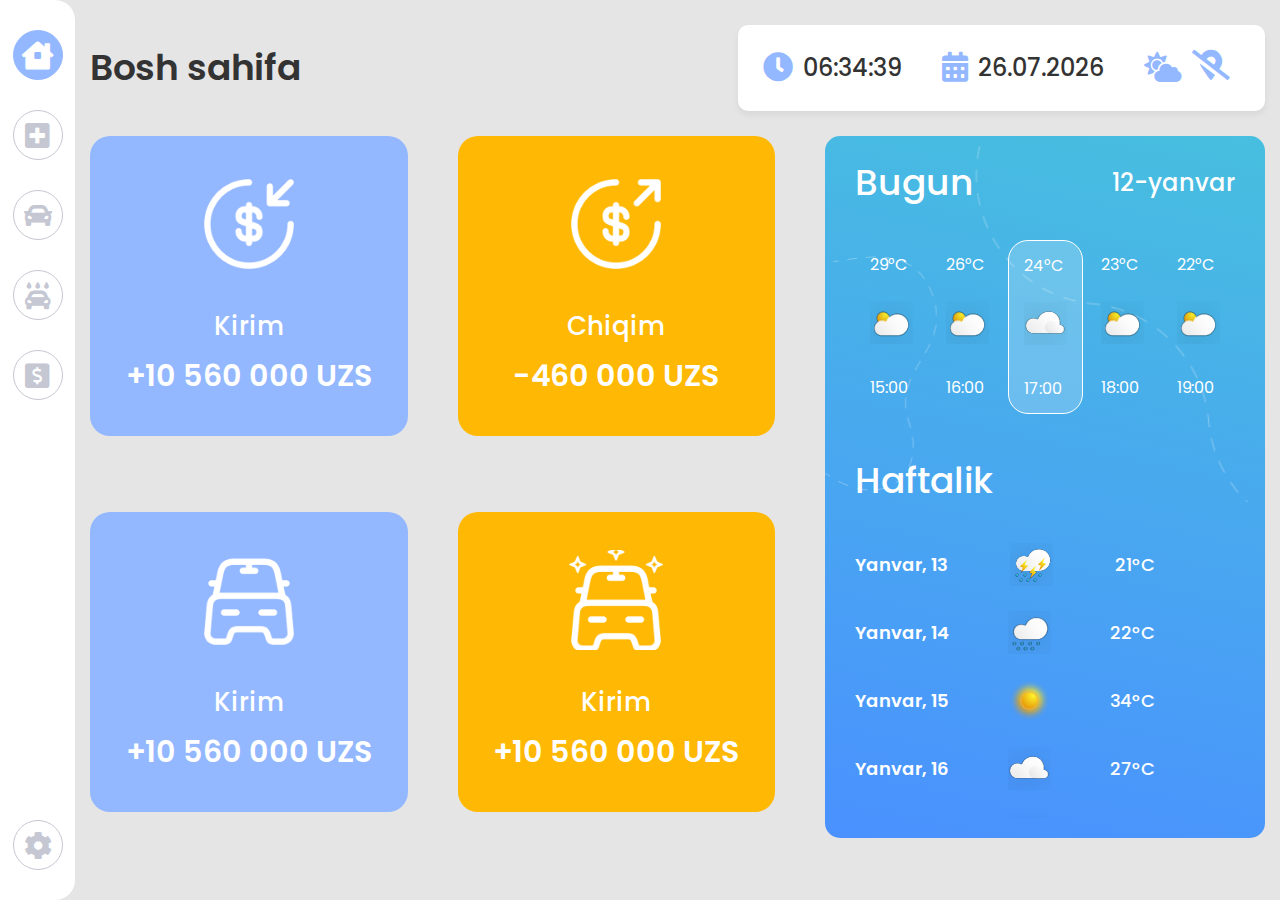
==== commit a35a4dae: "some changes" ====
--- a/index.html
+++ b/index.html
@@ -5,8 +5,8 @@
     <meta http-equiv="X-UA-Compatible" content="IE=edge">
     <meta name="viewport" content="width=device-width, initial-scale=1.0">
     <title>Car wash | Bosh sahifa</title>
-    <link rel="stylesheet" href="../css/style.css">
-    <link rel="stylesheet" href="../css/media.css">
+    <link rel="stylesheet" href="css/style.css">
+    <link rel="stylesheet" href="css/media.css">
 </head>
 <body>
     
@@ -48,12 +48,12 @@
                 <div class="container">
                     <div class="main_cards">
                         <div class="main_card">
-                            <img src="../img/money-recive.png" class="main_card_img" alt="">
+                            <img src="img/money-recive.png" class="main_card_img" alt="">
                             <p class="main_card_text">Kirim</p>
                             <h5 class="main_card_value">+10 560 000 UZS</h5>
                         </div>
                         <div class="main_card">
-                            <img src="../img/money-send.png" class="main_card_img" alt="">
+                            <img src="img/money-send.png" class="main_card_img" alt="">
                             <p class="main_card_text">Chiqim</p>
                             <h5 class="main_card_value">-460 000 UZS</h5>
                         </div>
@@ -65,27 +65,27 @@
                             <div class="main_card_content">
                                 <div class="weather_card_days">
                                     <p class="weather_days_indi">29°C</p>
-                                    <img src="../img/sun_cloudy.png" alt="">
+                                    <img src="img/sun_cloudy.png" alt="">
                                     <p class="weather_days_time">15:00</p>
                                 </div>
                                 <div class="weather_card_days">
                                     <p class="weather_days_indi">26°C</p>
-                                    <img src="../img/sun_cloudy.png" alt="">
+                                    <img src="img/sun_cloudy.png" alt="">
                                     <p class="weather_days_time">16:00</p>
                                 </div>
                                 <div class="weather_card_days active">
                                     <p class="weather_days_indi">24°C</p>
-                                    <img src="../img/cloudy.png" alt="">
+                                    <img src="img/cloudy.png" alt="">
                                     <p class="weather_days_time">17:00</p>
                                 </div>
                                 <div class="weather_card_days">
                                     <p class="weather_days_indi">23°C</p>
-                                    <img src="../img/sun_cloudy.png" alt="">
+                                    <img src="img/sun_cloudy.png" alt="">
                                     <p class="weather_days_time">18:00</p>
                                 </div>
                                 <div class="weather_card_days">
                                     <p class="weather_days_indi">22°C</p>
-                                    <img src="../img/sun_cloudy.png" alt="">
+                                    <img src="img/sun_cloudy.png" alt="">
                                     <p class="weather_days_time">19:00</p>
                                 </div>
                             </div>
@@ -94,44 +94,44 @@
                                 <div class="weather_card_weeks">
                                     <div class="weather_card_week">
                                         <span class="weather_week_day">Yanvar, 13</span>
-                                        <img src="../img/thunder.png" alt="">
+                                        <img src="img/thunder.png" alt="">
                                         <span class="weather_week_indi">21°C</span>
                                     </div>
                                     <div class="weather_card_week">
                                         <span class="weather_week_day">Yanvar, 14</span>
-                                        <img src="../img/rain.png" alt="">
+                                        <img src="img/rain.png" alt="">
                                         <span class="weather_week_indi">22°C</span>
                                     </div>
                                     <div class="weather_card_week">
                                         <span class="weather_week_day">Yanvar, 15</span>
-                                        <img src="../img/sunny.png" alt="">
+                                        <img src="img/sunny.png" alt="">
                                         <span class="weather_week_indi">34°C</span>
                                     </div>
                                     <div class="weather_card_week">
                                         <span class="weather_week_day">Yanvar, 16</span>
-                                        <img src="../img/cloudy.png" alt="">
+                                        <img src="img/cloudy.png" alt="">
                                         <span class="weather_week_indi">27°C</span>
                                     </div>
                                     <div class="weather_card_week">
                                         <span class="weather_week_day">Yanvar, 17</span>
-                                        <img src="../img/sun_cloudy.png" alt="">
+                                        <img src="img/sun_cloudy.png" alt="">
                                         <span class="weather_week_indi">32°C</span>
                                     </div>
                                     <div class="weather_card_week">
                                         <span class="weather_week_day">Yanvar, 18</span>
-                                        <img src="../img/thunder.png" alt="">
+                                        <img src="img/thunder.png" alt="">
                                         <span class="weather_week_indi">21°C</span>
                                     </div>
                                 </div>
                             </div>
                         </div>
                         <div class="main_card">
-                            <img src="../img/car_card.png" class="main_card_img" alt="">
+                            <img src="img/car_card.png" class="main_card_img" alt="">
                             <p class="main_card_text">Kirim</p>
                             <h5 class="main_card_value">+10 560 000 UZS</h5>
                         </div>
                         <div class="main_card">
-                            <img src="../img/car-wash.png" class="main_card_img" alt="">
+                            <img src="img/car-wash.png" class="main_card_img" alt="">
                             <p class="main_card_text">Kirim</p>
                             <h5 class="main_card_value">+10 560 000 UZS</h5>
                         </div>
@@ -141,7 +141,7 @@
         </main>
     </div>
 
-    <script src="../js/script.js"></script>
+    <script src="js/script.js"></script>
 
 </body>
 </html>--- a/css/style.css
+++ b/css/style.css
@@ -1049,17 +1049,178 @@
     background: #fff;
     border-radius: 12px;
     box-shadow: 0px 0px 7.409090995788574px 0px #00000033;
-
-}
+    padding: 0;
+    padding-top: 20px;
+}
+.statistics_header{
+    display: flex;
+    align-items: center;
+    justify-content: space-between;
+    background: #fff;
+    padding: 0 30px;
+}
+.statistics_control{
+    display: flex;
+}
+.statBtn{
+    padding: 15px 20px;
+    font-size: 20px;
+    font-weight: 500;
+    line-height: 30px;
+    border: 1.5px solid #94B8FF;
+    color: #333;
+    border-radius: 8px;
+}
+.filter_btn{
+    margin-right: 30px;
+}
+.statBtn i{
+    font-size: 24px;
+    margin-right: 12px;
+    color: #94B8FF;
+}
+.save_btn{
+    background-color: #94B8FF;
+    color: #fff;
+}
+.save_btn i{
+    color: #fff;
+}
+.stat_search{
+    width: 580px;
+    padding: 15px 0;
+    border: 1.5px solid #94B8FF;
+    border-radius: 9px;
+    position: relative;
+}
+.search_input{
+    position: absolute;
+    left: 70px;
+    width: 85%;
+    color: #333;
+    border: none;
+    font-size: 20px;
+    font-weight: 500;
+    line-height: 30px;
+    padding-right: 10px;
+}
+.search_icon{
+    position: absolute;
+    left: 0;
+    top: 50%;
+    transform: translateY(-50%);
+    padding: 0 20px;
+    font-size: 26px;
+    color: #94B8FF;
+}
+/* stat table */
+
 .stat_table{
     width: 100%;
-}
-.statistics_header{
-    display: flex;
-    align-items: center;
-    justify-content: space-between;
-    background: #fff;
-}
-.statistics_control{
-    display: flex;
+    margin-top: 24px;
+    border-spacing: 0;
+}
+.stat_table thead{
+    background: #94B8FF;
+    color: #fff;
+}
+.stat_table thead tr th{
+    padding-top: 20px;
+    padding-bottom: 20px;
+    font-size: 18px;
+    font-weight: 600;
+    line-height: 26px;
+    letter-spacing: 1px;
+    text-transform: uppercase;
+}
+.stat_table tbody tr td{
+    padding-top: 30px;
+    padding-bottom: 30px;
+    font-size: 20px;
+    font-weight: 500;
+    line-height: 31px;
+    color: #333;
+    border-bottom: 1px solid #94B8FF4D;
+}
+.stat_table td, .stat_table th{
+    padding-right: 15px;
+}
+.stat_table thead th:first-child, .stat_table tbody td:first-child{
+    padding-left: 40px;
+}
+.stat_table thead th:last-child, .stat_table tbody td:last-child{
+    padding-right: 40px;
+}
+.stat_table td:last-child, .stat_table th:last-child{
+    text-align: right !important;
+}
+.stat_table_payed{
+    position: relative;
+    background: #94B8FF;
+    padding: 4px 8px 4px 24px;
+    border-radius: 20px;
+    width: max-content;
+    font-size: 18px;
+    line-height: 22px;
+    font-weight: 500;
+    color: #fff;
+    cursor: pointer;
+}
+.stat_table_payed::before{
+    content: '';
+    position: absolute;
+    left: 7px;
+    top: 50%;
+    transform: translateY(-50%);
+    width: 9px;
+    height: 9px;
+    background-color: #fff;
+    border-radius: 50%;
+}
+
+.stat_pagenetion{
+    display: flex;
+    align-items: center;
+    justify-content: flex-end;
+    padding: 20px 0;
+    background-color: #94B8FF;
+    color: #fff;
+}
+.pagenetion_pages{
+    display: flex;
+    align-items: center;
+}
+.stat_pagenetion_text{
+    padding-left: 50px;
+    font-weight: 600;
+    font-size: 18px;
+    line-height: 22px;
+    letter-spacing: 1px;
+    color: #fff;
+}
+.pagenetion_pages{
+    padding: 0 25px 0 50px;
+}
+.pagenetion_page{
+    padding-left: 0;
+    padding: 0 15px;    
+}
+.page_control{
+    color: #fff;
+}
+.filter_blog{
+    width: 300px;
+    height: 500px;
+    position: absolute;
+    top: -100%; 
+    left: 50%;
+    transform: translate(-50%, -50%);
+    background: #fff;
+    transition: .3s;
+    opacity: 0;
+    padding: 20px;
+}
+.filter_blog.active{
+    top: 50%;
+    opacity: 1;
 }